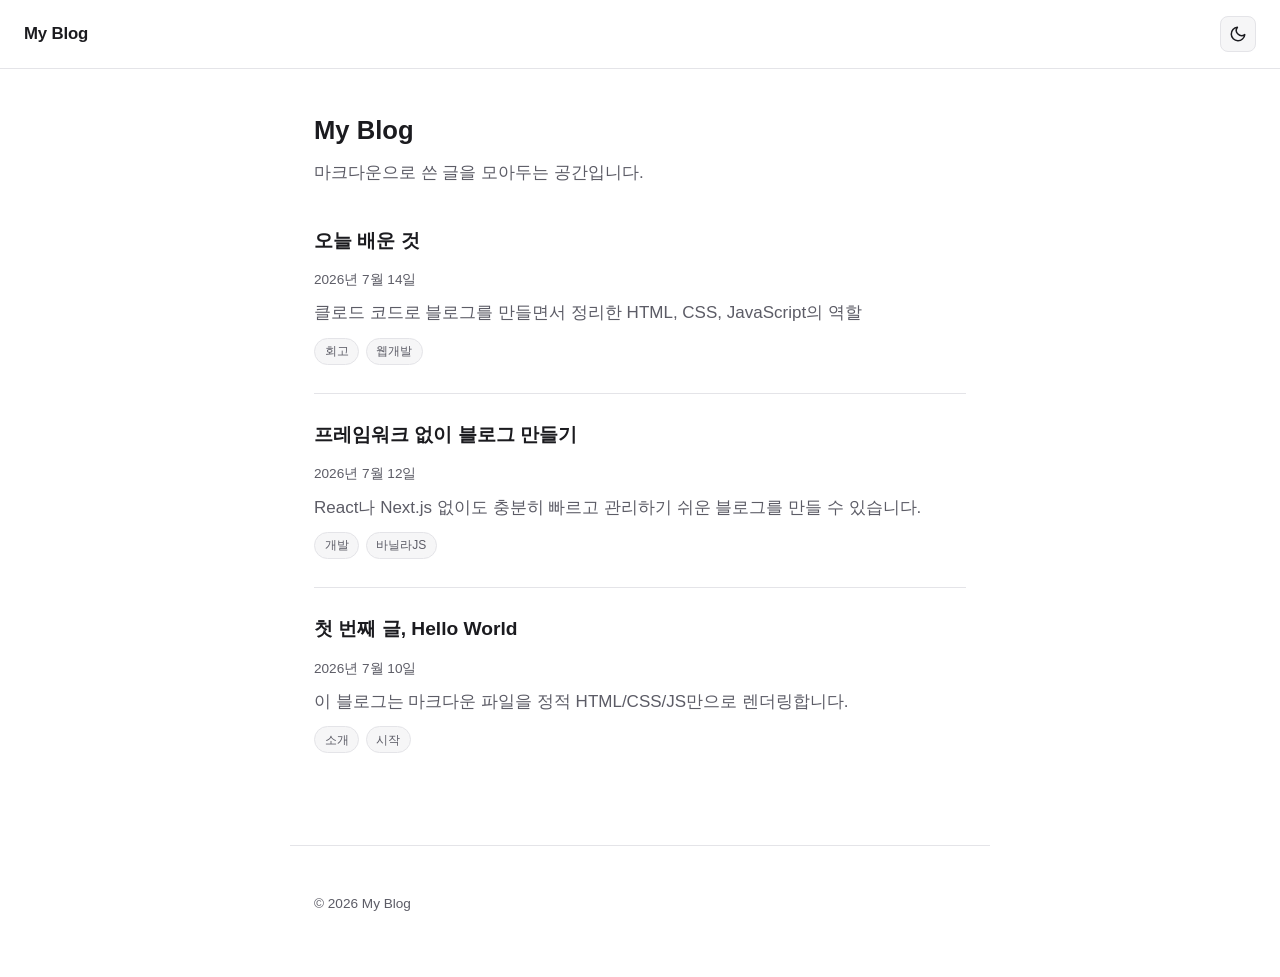
==== index.html @ ae3b1a1c "블로그 초기 버전 완성" ====
<!DOCTYPE html>
<html lang="ko">
<head>
  <meta charset="UTF-8">
  <meta name="viewport" content="width=device-width, initial-scale=1.0">
  <title>My Blog</title>
  <meta name="description" content="마크다운으로 쓴 글을 모아두는 블로그입니다.">
  <script>
    (function () {
      var saved = localStorage.getItem("blog-theme");
      var theme = saved || (window.matchMedia("(prefers-color-scheme: dark)").matches ? "dark" : "light");
      document.documentElement.setAttribute("data-theme", theme);
    })();
  </script>
  <link rel="stylesheet" href="css/style.css">
</head>
<body>
  <header class="site-header">
    <a href="index.html" class="site-title">My Blog</a>
    <button id="theme-toggle" class="theme-toggle" aria-label="다크 모드로 전환">
      <svg class="icon-sun" viewBox="0 0 24 24" fill="none" stroke="currentColor" stroke-width="2" stroke-linecap="round" stroke-linejoin="round">
        <circle cx="12" cy="12" r="4"></circle>
        <path d="M12 2v2M12 20v2M4.93 4.93l1.41 1.41M17.66 17.66l1.41 1.41M2 12h2M20 12h2M4.93 19.07l1.41-1.41M17.66 6.34l1.41-1.41"></path>
      </svg>
      <svg class="icon-moon" viewBox="0 0 24 24" fill="none" stroke="currentColor" stroke-width="2" stroke-linecap="round" stroke-linejoin="round">
        <path d="M21 12.79A9 9 0 1 1 11.21 3 7 7 0 0 0 21 12.79z"></path>
      </svg>
    </button>
  </header>

  <main>
    <div class="page-intro">
      <h1>My Blog</h1>
      <p>마크다운으로 쓴 글을 모아두는 공간입니다.</p>
    </div>
    <ul id="post-list" class="post-list">
      <li class="state-message">글 목록을 불러오는 중...</li>
    </ul>
  </main>

  <footer class="site-footer">
    <p>© <span id="year"></span> My Blog</p>
  </footer>

  <script src="js/markdown.js"></script>
  <script src="js/app.js"></script>
  <script src="js/list.js"></script>
  <script>document.getElementById("year").textContent = new Date().getFullYear();</script>
</body>
</html>
---- css/style.css ----
/* ---------- Design tokens ---------- */
:root[data-theme="light"] {
  --bg: #ffffff;
  --bg-elevated: #f6f6f7;
  --text: #1b1b1f;
  --text-secondary: #5c5c66;
  --border: #e4e4e8;
  --link: #2b5fd9;
  --link-hover: #1a3f9e;
  --code-bg: #f0f0f3;
  --accent: #2b5fd9;
  --shadow: 0 1px 3px rgba(0, 0, 0, 0.06);
}

:root[data-theme="dark"] {
  --bg: #14151a;
  --bg-elevated: #1c1d24;
  --text: #e8e8ec;
  --text-secondary: #a2a2ad;
  --border: #2c2d36;
  --link: #7aa2ff;
  --link-hover: #a3c0ff;
  --code-bg: #1c1d24;
  --accent: #7aa2ff;
  --shadow: 0 1px 3px rgba(0, 0, 0, 0.4);
}

* {
  box-sizing: border-box;
}

html {
  color-scheme: light dark;
}

body {
  margin: 0;
  background: var(--bg);
  color: var(--text);
  font-family: -apple-system, BlinkMacSystemFont, "Segoe UI", "Pretendard",
    "Noto Sans KR", sans-serif;
  font-size: 17px;
  line-height: 1.7;
  -webkit-font-smoothing: antialiased;
  transition: background-color 0.15s ease, color 0.15s ease;
}

/* ---------- Layout ---------- */
.site-header {
  position: sticky;
  top: 0;
  z-index: 10;
  display: flex;
  align-items: center;
  justify-content: space-between;
  padding: 1rem 1.5rem;
  background: var(--bg);
  border-bottom: 1px solid var(--border);
}

.site-title {
  font-size: 1.05rem;
  font-weight: 700;
  color: var(--text);
  text-decoration: none;
  letter-spacing: -0.01em;
}

.theme-toggle {
  display: inline-flex;
  align-items: center;
  justify-content: center;
  width: 36px;
  height: 36px;
  padding: 0;
  border: 1px solid var(--border);
  border-radius: 8px;
  background: var(--bg-elevated);
  color: var(--text);
  cursor: pointer;
}

.theme-toggle:hover {
  border-color: var(--accent);
}

.theme-toggle svg {
  width: 18px;
  height: 18px;
}

.icon-sun,
.icon-moon {
  display: none;
}

:root[data-theme="light"] .icon-moon {
  display: block;
}

:root[data-theme="dark"] .icon-sun {
  display: block;
}

main {
  max-width: 700px;
  margin: 0 auto;
  padding: 2.5rem 1.5rem 4rem;
}

.site-footer {
  max-width: 700px;
  margin: 0 auto;
  padding: 2rem 1.5rem 3rem;
  color: var(--text-secondary);
  font-size: 0.85rem;
  border-top: 1px solid var(--border);
}

/* ---------- Post list (index) ---------- */
.page-intro {
  margin-bottom: 2.5rem;
}

.page-intro h1 {
  font-size: 1.6rem;
  margin: 0 0 0.4rem;
}

.page-intro p {
  color: var(--text-secondary);
  margin: 0;
}

.post-list {
  list-style: none;
  margin: 0;
  padding: 0;
  display: flex;
  flex-direction: column;
  gap: 1.75rem;
}

.post-card {
  padding-bottom: 1.75rem;
  border-bottom: 1px solid var(--border);
}

.post-card:last-child {
  border-bottom: none;
}

.post-card-title {
  margin: 0 0 0.35rem;
  font-size: 1.2rem;
  line-height: 1.4;
}

.post-card-title a {
  color: var(--text);
  text-decoration: none;
}

.post-card-title a:hover {
  color: var(--accent);
}

.post-meta {
  color: var(--text-secondary);
  font-size: 0.85rem;
  margin-bottom: 0.5rem;
}

.post-excerpt {
  color: var(--text-secondary);
  margin: 0;
}

.tag-list {
  list-style: none;
  display: flex;
  flex-wrap: wrap;
  gap: 0.4rem;
  margin: 0.6rem 0 0;
  padding: 0;
}

.tag {
  font-size: 0.75rem;
  color: var(--text-secondary);
  background: var(--bg-elevated);
  border: 1px solid var(--border);
  border-radius: 999px;
  padding: 0.15rem 0.6rem;
}

.state-message {
  color: var(--text-secondary);
  padding: 2rem 0;
}

/* ---------- Post page ---------- */
.back-link {
  display: inline-block;
  margin-bottom: 1.5rem;
  color: var(--text-secondary);
  text-decoration: none;
  font-size: 0.9rem;
}

.back-link:hover {
  color: var(--accent);
}

.post-header {
  margin-bottom: 2rem;
}

.post-header h1 {
  font-size: 2rem;
  line-height: 1.3;
  margin: 0 0 0.6rem;
  letter-spacing: -0.01em;
}

/* ---------- Markdown content typography ---------- */
.post-content h1,
.post-content h2,
.post-content h3,
.post-content h4 {
  line-height: 1.4;
  margin: 2rem 0 0.75rem;
  letter-spacing: -0.01em;
}

.post-content h1 {
  font-size: 1.6rem;
}
.post-content h2 {
  font-size: 1.35rem;
}
.post-content h3 {
  font-size: 1.15rem;
}
.post-content h4 {
  font-size: 1rem;
}

.post-content p {
  margin: 0 0 1.1rem;
}

.post-content a {
  color: var(--link);
}

.post-content a:hover {
  color: var(--link-hover);
}

.post-content img {
  max-width: 100%;
  border-radius: 8px;
  display: block;
  margin: 1.25rem 0;
}

.post-content ul,
.post-content ol {
  margin: 0 0 1.1rem;
  padding-left: 1.4rem;
}

.post-content li {
  margin-bottom: 0.4rem;
}

.post-content blockquote {
  margin: 1.25rem 0;
  padding: 0.2rem 1rem;
  border-left: 3px solid var(--accent);
  color: var(--text-secondary);
}

.post-content blockquote p {
  margin: 0.5rem 0;
}

.post-content code {
  font-family: "SFMono-Regular", Consolas, "Liberation Mono", Menlo, monospace;
  font-size: 0.87em;
  background: var(--code-bg);
  padding: 0.15em 0.4em;
  border-radius: 4px;
}

.post-content pre {
  background: var(--code-bg);
  border: 1px solid var(--border);
  border-radius: 8px;
  padding: 1rem 1.1rem;
  overflow-x: auto;
  margin: 1.25rem 0;
}

.post-content pre code {
  background: none;
  padding: 0;
  font-size: 0.85em;
  line-height: 1.6;
}

.post-content hr {
  border: none;
  border-top: 1px solid var(--border);
  margin: 2rem 0;
}

/* ---------- Responsive ---------- */
@media (max-width: 480px) {
  body {
    font-size: 16px;
  }

  .site-header {
    padding: 0.85rem 1.1rem;
  }

  main {
    padding: 1.75rem 1.1rem 3rem;
  }

  .post-header h1 {
    font-size: 1.6rem;
  }

  .page-intro h1 {
    font-size: 1.35rem;
  }
}
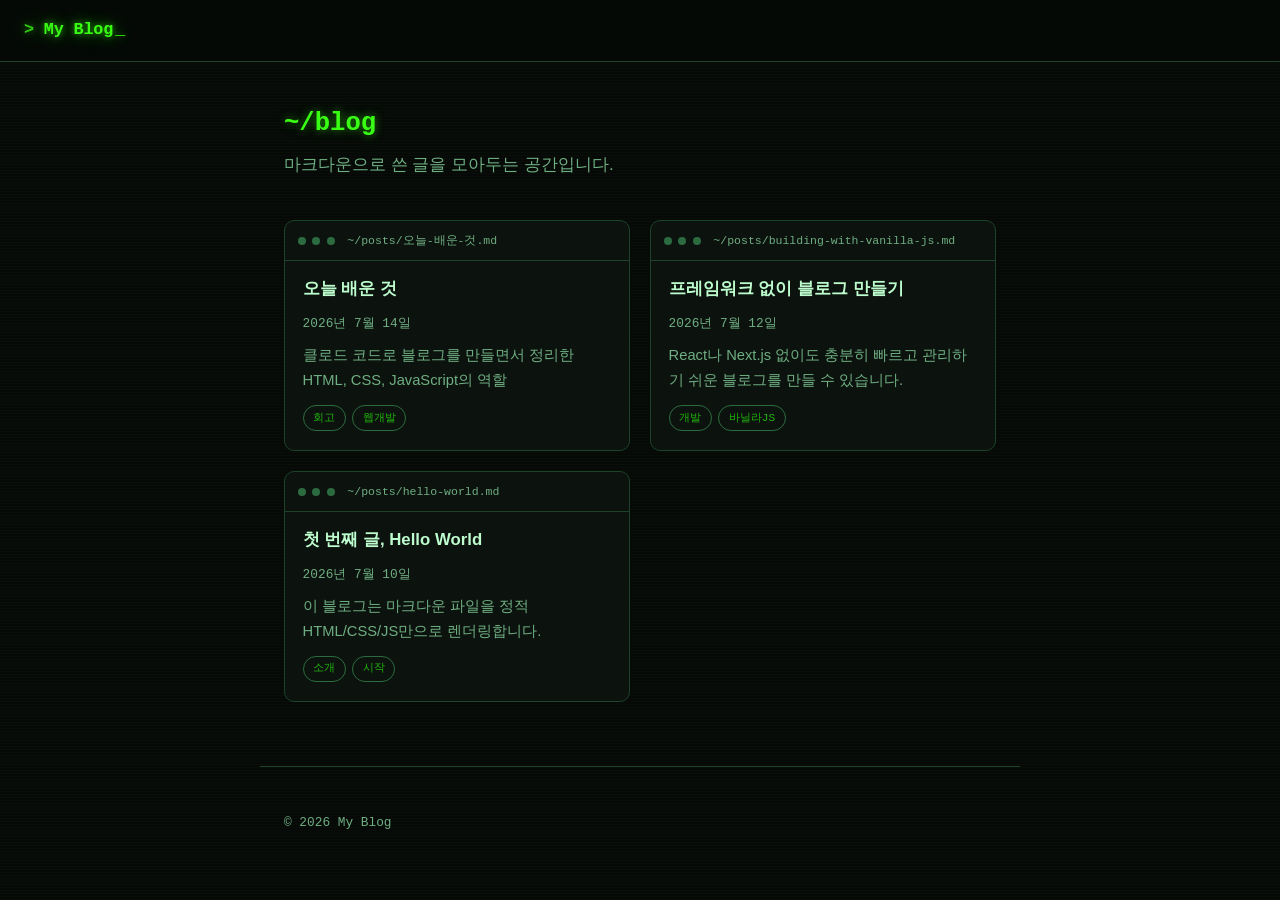
==== commit c3442a6b: "네온-온-블랙 단일 테마로 디자인 전면 개편 라이트/다크 토글을 제거하고 검은 배경 + 네온 그린 톤의 터미널 감성 테마로 교체. 글 목록은 macOS 터미널 창 스타일의 카드 그" ====
--- a/index.html
+++ b/index.html
@@ -5,32 +5,16 @@
   <meta name="viewport" content="width=device-width, initial-scale=1.0">
   <title>My Blog</title>
   <meta name="description" content="마크다운으로 쓴 글을 모아두는 블로그입니다.">
-  <script>
-    (function () {
-      var saved = localStorage.getItem("blog-theme");
-      var theme = saved || (window.matchMedia("(prefers-color-scheme: dark)").matches ? "dark" : "light");
-      document.documentElement.setAttribute("data-theme", theme);
-    })();
-  </script>
   <link rel="stylesheet" href="css/style.css">
 </head>
 <body>
   <header class="site-header">
     <a href="index.html" class="site-title">My Blog</a>
-    <button id="theme-toggle" class="theme-toggle" aria-label="다크 모드로 전환">
-      <svg class="icon-sun" viewBox="0 0 24 24" fill="none" stroke="currentColor" stroke-width="2" stroke-linecap="round" stroke-linejoin="round">
-        <circle cx="12" cy="12" r="4"></circle>
-        <path d="M12 2v2M12 20v2M4.93 4.93l1.41 1.41M17.66 17.66l1.41 1.41M2 12h2M20 12h2M4.93 19.07l1.41-1.41M17.66 6.34l1.41-1.41"></path>
-      </svg>
-      <svg class="icon-moon" viewBox="0 0 24 24" fill="none" stroke="currentColor" stroke-width="2" stroke-linecap="round" stroke-linejoin="round">
-        <path d="M21 12.79A9 9 0 1 1 11.21 3 7 7 0 0 0 21 12.79z"></path>
-      </svg>
-    </button>
   </header>
 
   <main>
     <div class="page-intro">
-      <h1>My Blog</h1>
+      <h1>~/blog</h1>
       <p>마크다운으로 쓴 글을 모아두는 공간입니다.</p>
     </div>
     <ul id="post-list" class="post-list">
--- a/css/style.css
+++ b/css/style.css
@@ -1,28 +1,16 @@
-/* ---------- Design tokens ---------- */
-:root[data-theme="light"] {
-  --bg: #ffffff;
-  --bg-elevated: #f6f6f7;
-  --text: #1b1b1f;
-  --text-secondary: #5c5c66;
-  --border: #e4e4e8;
-  --link: #2b5fd9;
-  --link-hover: #1a3f9e;
-  --code-bg: #f0f0f3;
-  --accent: #2b5fd9;
-  --shadow: 0 1px 3px rgba(0, 0, 0, 0.06);
-}
-
-:root[data-theme="dark"] {
-  --bg: #14151a;
-  --bg-elevated: #1c1d24;
-  --text: #e8e8ec;
-  --text-secondary: #a2a2ad;
-  --border: #2c2d36;
-  --link: #7aa2ff;
-  --link-hover: #a3c0ff;
-  --code-bg: #1c1d24;
-  --accent: #7aa2ff;
-  --shadow: 0 1px 3px rgba(0, 0, 0, 0.4);
+/* ---------- Design tokens: neon-on-black, single theme ---------- */
+:root {
+  --bg: #060907;
+  --bg-elevated: #0c130e;
+  --text: #bdfccd;
+  --text-secondary: #6fae82;
+  --border: #1c4229;
+  --border-strong: #2c6b40;
+  --neon: #39ff14;
+  --neon-dim: #21b30d;
+  --neon-glow: rgba(57, 255, 20, 0.55);
+  --code-bg: #0a0f0b;
+  --shadow: 0 0 18px rgba(57, 255, 20, 0.12);
 }
 
 * {
@@ -30,19 +18,29 @@
 }
 
 html {
-  color-scheme: light dark;
+  color-scheme: dark;
 }
 
 body {
   margin: 0;
   background: var(--bg);
+  background-image: repeating-linear-gradient(
+    0deg,
+    rgba(57, 255, 20, 0.025) 0px,
+    rgba(57, 255, 20, 0.025) 1px,
+    transparent 1px,
+    transparent 3px
+  );
   color: var(--text);
   font-family: -apple-system, BlinkMacSystemFont, "Segoe UI", "Pretendard",
     "Noto Sans KR", sans-serif;
   font-size: 17px;
   line-height: 1.7;
   -webkit-font-smoothing: antialiased;
-  transition: background-color 0.15s ease, color 0.15s ease;
+}
+
+.mono {
+  font-family: "SFMono-Regular", Consolas, "Liberation Mono", Menlo, monospace;
 }
 
 /* ---------- Layout ---------- */
@@ -54,66 +52,58 @@
   align-items: center;
   justify-content: space-between;
   padding: 1rem 1.5rem;
-  background: var(--bg);
+  background: rgba(6, 9, 7, 0.9);
+  backdrop-filter: blur(4px);
   border-bottom: 1px solid var(--border);
 }
 
 .site-title {
+  font-family: "SFMono-Regular", Consolas, "Liberation Mono", Menlo, monospace;
   font-size: 1.05rem;
   font-weight: 700;
-  color: var(--text);
+  color: var(--neon);
   text-decoration: none;
   letter-spacing: -0.01em;
-}
-
-.theme-toggle {
-  display: inline-flex;
-  align-items: center;
-  justify-content: center;
-  width: 36px;
-  height: 36px;
-  padding: 0;
-  border: 1px solid var(--border);
-  border-radius: 8px;
-  background: var(--bg-elevated);
-  color: var(--text);
-  cursor: pointer;
-}
-
-.theme-toggle:hover {
-  border-color: var(--accent);
-}
-
-.theme-toggle svg {
-  width: 18px;
-  height: 18px;
-}
-
-.icon-sun,
-.icon-moon {
-  display: none;
-}
-
-:root[data-theme="light"] .icon-moon {
-  display: block;
-}
-
-:root[data-theme="dark"] .icon-sun {
-  display: block;
+  text-shadow: 0 0 6px var(--neon-glow), 0 0 16px var(--neon-glow);
+}
+
+.site-title::before {
+  content: "> ";
+  opacity: 0.8;
+}
+
+.site-title::after {
+  content: "_";
+  display: inline-block;
+  margin-left: 2px;
+  animation: blink 1.1s steps(1) infinite;
+}
+
+@keyframes blink {
+  50% {
+    opacity: 0;
+  }
+}
+
+@media (prefers-reduced-motion: reduce) {
+  .site-title::after {
+    animation: none;
+  }
 }
 
 main {
-  max-width: 700px;
+  max-width: 760px;
   margin: 0 auto;
   padding: 2.5rem 1.5rem 4rem;
 }
 
 .site-footer {
-  max-width: 700px;
+  max-width: 760px;
   margin: 0 auto;
   padding: 2rem 1.5rem 3rem;
   color: var(--text-secondary);
-  font-size: 0.85rem;
+  font-size: 0.8rem;
+  font-family: "SFMono-Regular", Consolas, "Liberation Mono", Menlo, monospace;
   border-top: 1px solid var(--border);
 }
 
@@ -123,8 +113,11 @@
 }
 
 .page-intro h1 {
+  font-family: "SFMono-Regular", Consolas, "Liberation Mono", Menlo, monospace;
   font-size: 1.6rem;
   margin: 0 0 0.4rem;
+  color: var(--neon);
+  text-shadow: 0 0 8px var(--neon-glow);
 }
 
 .page-intro p {
@@ -136,23 +129,59 @@
   list-style: none;
   margin: 0;
   padding: 0;
+  display: grid;
+  grid-template-columns: repeat(2, 1fr);
+  gap: 1.25rem;
+}
+
+.post-card {
+  position: relative;
+  border: 1px solid var(--border);
+  border-radius: 10px;
+  background: var(--bg-elevated);
+  overflow: hidden;
+  transition: border-color 0.15s ease, box-shadow 0.15s ease, transform 0.15s ease;
+}
+
+.post-card:hover {
+  border-color: var(--neon-dim);
+  box-shadow: var(--shadow);
+  transform: translateY(-2px);
+}
+
+.post-card-titlebar {
   display: flex;
-  flex-direction: column;
-  gap: 1.75rem;
-}
-
-.post-card {
-  padding-bottom: 1.75rem;
+  align-items: center;
+  gap: 0.4rem;
+  padding: 0.6rem 0.8rem;
   border-bottom: 1px solid var(--border);
 }
 
-.post-card:last-child {
-  border-bottom: none;
+.post-card-titlebar .dot {
+  width: 8px;
+  height: 8px;
+  border-radius: 50%;
+  background: var(--border-strong);
+  display: inline-block;
+}
+
+.post-card-path {
+  margin-left: 0.4rem;
+  font-family: "SFMono-Regular", Consolas, "Liberation Mono", Menlo, monospace;
+  font-size: 0.72rem;
+  color: var(--text-secondary);
+  overflow: hidden;
+  text-overflow: ellipsis;
+  white-space: nowrap;
+}
+
+.post-card-body {
+  padding: 1rem 1.1rem 1.2rem;
 }
 
 .post-card-title {
-  margin: 0 0 0.35rem;
-  font-size: 1.2rem;
+  margin: 0 0 0.4rem;
+  font-size: 1.05rem;
   line-height: 1.4;
 }
 
@@ -162,18 +191,21 @@
 }
 
 .post-card-title a:hover {
-  color: var(--accent);
+  color: var(--neon);
+  text-shadow: 0 0 6px var(--neon-glow);
 }
 
 .post-meta {
   color: var(--text-secondary);
-  font-size: 0.85rem;
+  font-size: 0.8rem;
+  font-family: "SFMono-Regular", Consolas, "Liberation Mono", Menlo, monospace;
   margin-bottom: 0.5rem;
 }
 
 .post-excerpt {
   color: var(--text-secondary);
   margin: 0;
+  font-size: 0.92rem;
 }
 
 .tag-list {
@@ -181,22 +213,25 @@
   display: flex;
   flex-wrap: wrap;
   gap: 0.4rem;
-  margin: 0.6rem 0 0;
+  margin: 0.75rem 0 0;
   padding: 0;
 }
 
 .tag {
-  font-size: 0.75rem;
-  color: var(--text-secondary);
-  background: var(--bg-elevated);
-  border: 1px solid var(--border);
+  font-family: "SFMono-Regular", Consolas, "Liberation Mono", Menlo, monospace;
+  font-size: 0.7rem;
+  color: var(--neon-dim);
+  background: transparent;
+  border: 1px solid var(--border-strong);
   border-radius: 999px;
   padding: 0.15rem 0.6rem;
 }
 
 .state-message {
+  grid-column: 1 / -1;
   color: var(--text-secondary);
   padding: 2rem 0;
+  font-family: "SFMono-Regular", Consolas, "Liberation Mono", Menlo, monospace;
 }
 
 /* ---------- Post page ---------- */
@@ -205,22 +240,36 @@
   margin-bottom: 1.5rem;
   color: var(--text-secondary);
   text-decoration: none;
-  font-size: 0.9rem;
+  font-size: 0.85rem;
+  font-family: "SFMono-Regular", Consolas, "Liberation Mono", Menlo, monospace;
 }
 
 .back-link:hover {
-  color: var(--accent);
+  color: var(--neon);
+  text-shadow: 0 0 6px var(--neon-glow);
 }
 
 .post-header {
   margin-bottom: 2rem;
+  padding-bottom: 1.5rem;
+  border-bottom: 1px solid var(--border);
+}
+
+.post-header-path {
+  display: block;
+  margin-bottom: 0.6rem;
+  font-family: "SFMono-Regular", Consolas, "Liberation Mono", Menlo, monospace;
+  font-size: 0.78rem;
+  color: var(--text-secondary);
 }
 
 .post-header h1 {
-  font-size: 2rem;
-  line-height: 1.3;
+  font-size: 1.9rem;
+  line-height: 1.35;
   margin: 0 0 0.6rem;
   letter-spacing: -0.01em;
+  color: var(--neon);
+  text-shadow: 0 0 8px var(--neon-glow);
 }
 
 /* ---------- Markdown content typography ---------- */
@@ -231,16 +280,18 @@
   line-height: 1.4;
   margin: 2rem 0 0.75rem;
   letter-spacing: -0.01em;
+  color: var(--neon);
+  text-shadow: 0 0 6px var(--neon-glow);
 }
 
 .post-content h1 {
-  font-size: 1.6rem;
+  font-size: 1.5rem;
 }
 .post-content h2 {
-  font-size: 1.35rem;
+  font-size: 1.3rem;
 }
 .post-content h3 {
-  font-size: 1.15rem;
+  font-size: 1.12rem;
 }
 .post-content h4 {
   font-size: 1rem;
@@ -251,16 +302,18 @@
 }
 
 .post-content a {
-  color: var(--link);
+  color: var(--neon);
+  text-decoration-color: var(--neon-dim);
 }
 
 .post-content a:hover {
-  color: var(--link-hover);
+  text-shadow: 0 0 6px var(--neon-glow);
 }
 
 .post-content img {
   max-width: 100%;
   border-radius: 8px;
+  border: 1px solid var(--border);
   display: block;
   margin: 1.25rem 0;
 }
@@ -278,8 +331,9 @@
 .post-content blockquote {
   margin: 1.25rem 0;
   padding: 0.2rem 1rem;
-  border-left: 3px solid var(--accent);
-  color: var(--text-secondary);
+  border-left: 3px solid var(--neon);
+  color: var(--text-secondary);
+  background: var(--bg-elevated);
 }
 
 .post-content blockquote p {
@@ -289,9 +343,11 @@
 .post-content code {
   font-family: "SFMono-Regular", Consolas, "Liberation Mono", Menlo, monospace;
   font-size: 0.87em;
+  color: var(--neon);
   background: var(--code-bg);
   padding: 0.15em 0.4em;
   border-radius: 4px;
+  border: 1px solid var(--border);
 }
 
 .post-content pre {
@@ -301,10 +357,12 @@
   padding: 1rem 1.1rem;
   overflow-x: auto;
   margin: 1.25rem 0;
+  box-shadow: inset 0 0 20px rgba(57, 255, 20, 0.04);
 }
 
 .post-content pre code {
   background: none;
+  border: none;
   padding: 0;
   font-size: 0.85em;
   line-height: 1.6;
@@ -317,6 +375,12 @@
 }
 
 /* ---------- Responsive ---------- */
+@media (max-width: 640px) {
+  .post-list {
+    grid-template-columns: 1fr;
+  }
+}
+
 @media (max-width: 480px) {
   body {
     font-size: 16px;
@@ -331,10 +395,10 @@
   }
 
   .post-header h1 {
-    font-size: 1.6rem;
+    font-size: 1.55rem;
   }
 
   .page-intro h1 {
-    font-size: 1.35rem;
-  }
-}
+    font-size: 1.3rem;
+  }
+}
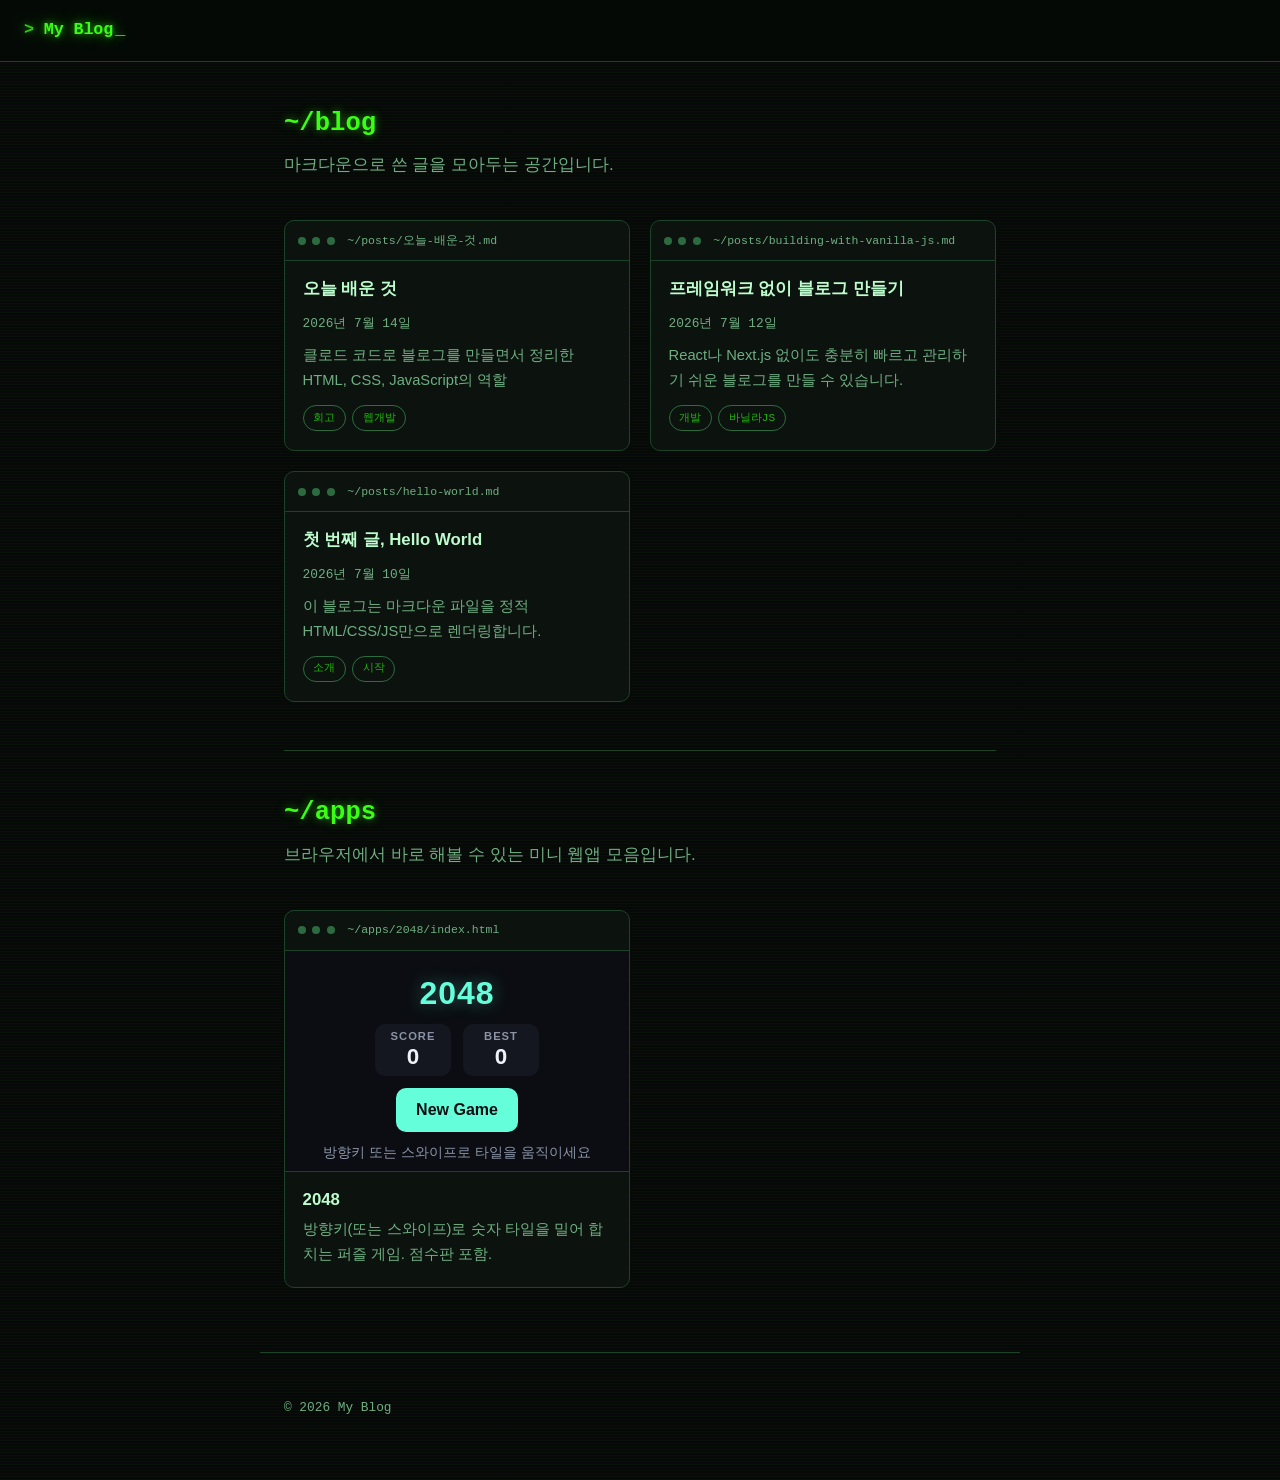
==== commit e83b690a: "2048 게임 웹앱 추가 및 미니 웹앱 포트폴리오 워크플로우 도입 CLAUDE.md를 PLAN/BUILD/REVIEW/EMBED 사이클 기반 워크플로우로 교체하고, 그 사이클을 따" ====
--- a/index.html
+++ b/index.html
@@ -20,6 +20,31 @@
     <ul id="post-list" class="post-list">
       <li class="state-message">글 목록을 불러오는 중...</li>
     </ul>
+
+    <section class="apps-section">
+      <div class="page-intro">
+        <h2>~/apps</h2>
+        <p>브라우저에서 바로 해볼 수 있는 미니 웹앱 모음입니다.</p>
+      </div>
+      <ul class="post-list">
+        <li class="post-card">
+          <div class="post-card-titlebar">
+            <span class="dot"></span><span class="dot"></span><span class="dot"></span>
+            <span class="post-card-path">~/apps/2048/index.html</span>
+          </div>
+          <a href="apps/2048/index.html" class="app-card-link" aria-label="2048 게임 플레이하기">
+            <div class="app-card-preview-wrap">
+              <iframe src="apps/2048/index.html" class="app-card-preview" loading="lazy" title="2048 게임 미리보기" tabindex="-1"></iframe>
+              <div class="app-card-play-hint">▶ 플레이</div>
+            </div>
+            <div class="post-card-body">
+              <h2 class="post-card-title">2048</h2>
+              <p class="post-excerpt">방향키(또는 스와이프)로 숫자 타일을 밀어 합치는 퍼즐 게임. 점수판 포함.</p>
+            </div>
+          </a>
+        </li>
+      </ul>
+    </section>
   </main>
 
   <footer class="site-footer">
--- a/css/style.css
+++ b/css/style.css
@@ -112,12 +112,19 @@
   margin-bottom: 2.5rem;
 }
 
-.page-intro h1 {
+.page-intro h1,
+.page-intro h2 {
   font-family: "SFMono-Regular", Consolas, "Liberation Mono", Menlo, monospace;
   font-size: 1.6rem;
   margin: 0 0 0.4rem;
   color: var(--neon);
   text-shadow: 0 0 8px var(--neon-glow);
+}
+
+.apps-section {
+  margin-top: 3rem;
+  padding-top: 2.5rem;
+  border-top: 1px solid var(--border);
 }
 
 .page-intro p {
@@ -232,6 +239,48 @@
   color: var(--text-secondary);
   padding: 2rem 0;
   font-family: "SFMono-Regular", Consolas, "Liberation Mono", Menlo, monospace;
+}
+
+/* ---------- App cards (mini web-app portfolio) ---------- */
+.app-card-link {
+  display: block;
+  color: inherit;
+  text-decoration: none;
+}
+
+.app-card-preview-wrap {
+  position: relative;
+  background: #000;
+  border-bottom: 1px solid var(--border);
+  overflow: hidden;
+}
+
+.app-card-preview {
+  display: block;
+  width: 100%;
+  height: 220px;
+  border: 0;
+  pointer-events: none;
+}
+
+.app-card-play-hint {
+  position: absolute;
+  inset: 0;
+  display: flex;
+  align-items: center;
+  justify-content: center;
+  background: rgba(6, 9, 7, 0);
+  color: var(--neon);
+  font-family: "SFMono-Regular", Consolas, "Liberation Mono", Menlo, monospace;
+  font-size: 0.85rem;
+  opacity: 0;
+  transition: opacity 0.15s ease, background-color 0.15s ease;
+}
+
+.post-card:hover .app-card-play-hint {
+  opacity: 1;
+  background: rgba(6, 9, 7, 0.6);
+  text-shadow: 0 0 6px var(--neon-glow);
 }
 
 /* ---------- Post page ---------- */
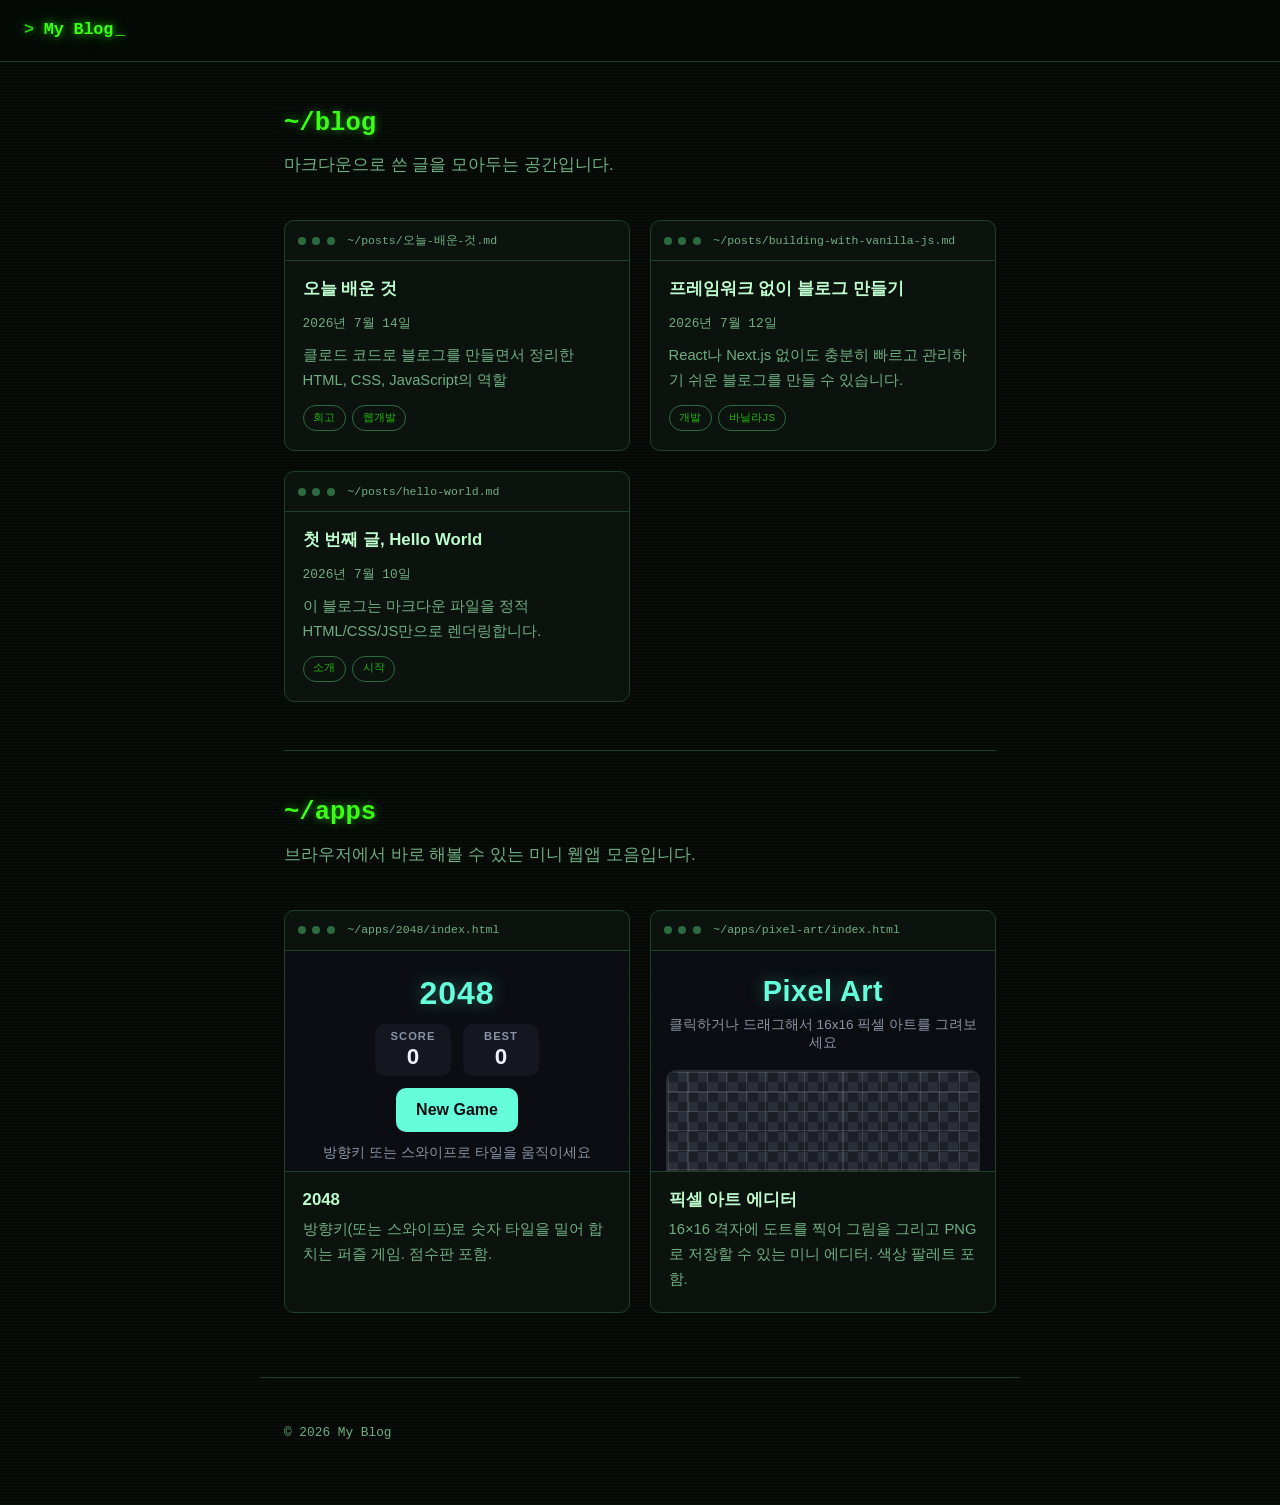
==== commit e6da6fa1: "픽셀 아트 에디터 웹앱 추가 16x16 캔버스에 도트를 찍어 그림을 그리고 PNG로 저장하는 미니 에디터를 apps/pixel-art/에 구현. 색상 팔레트(기본 16색 + 커스텀" ====
--- a/index.html
+++ b/index.html
@@ -43,6 +43,22 @@
             </div>
           </a>
         </li>
+        <li class="post-card">
+          <div class="post-card-titlebar">
+            <span class="dot"></span><span class="dot"></span><span class="dot"></span>
+            <span class="post-card-path">~/apps/pixel-art/index.html</span>
+          </div>
+          <a href="apps/pixel-art/index.html" class="app-card-link" aria-label="픽셀 아트 에디터 열기">
+            <div class="app-card-preview-wrap">
+              <iframe src="apps/pixel-art/index.html" class="app-card-preview" loading="lazy" title="픽셀 아트 에디터 미리보기" tabindex="-1"></iframe>
+              <div class="app-card-play-hint">▶ 열기</div>
+            </div>
+            <div class="post-card-body">
+              <h2 class="post-card-title">픽셀 아트 에디터</h2>
+              <p class="post-excerpt">16×16 격자에 도트를 찍어 그림을 그리고 PNG로 저장할 수 있는 미니 에디터. 색상 팔레트 포함.</p>
+            </div>
+          </a>
+        </li>
       </ul>
     </section>
   </main>
